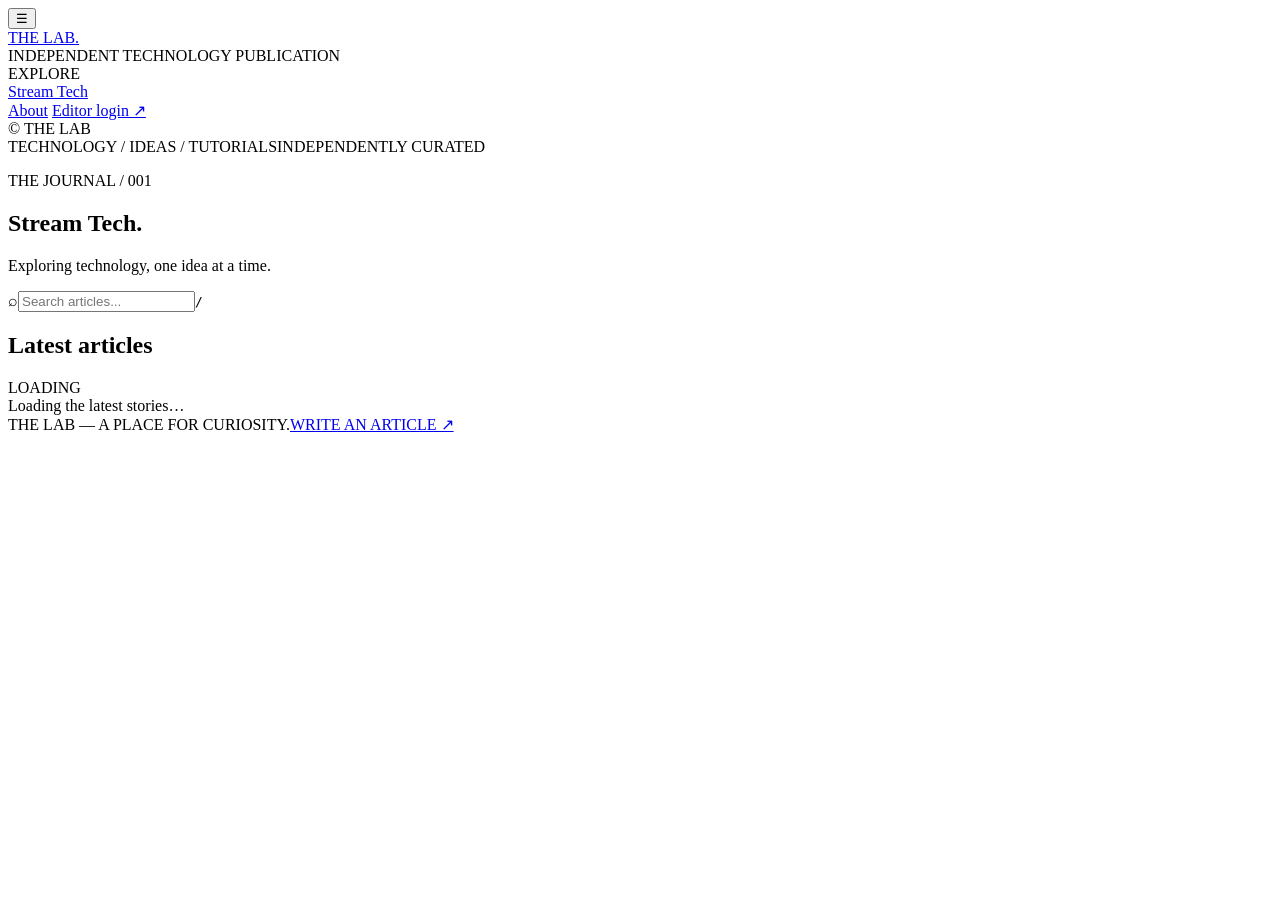
==== index.html @ aa5ec61c "Add files via upload" ====
<!doctype html>
<html lang="en">
<head>
  <meta charset="utf-8"><meta name="viewport" content="width=device-width, initial-scale=1">
  <meta name="description" content="The Lab — independent technology articles, tutorials and ideas.">
  <title>The Lab — Stream Tech</title><link rel="stylesheet" href="assets/style.css">
</head>
<body>
  <button class="mobile-menu" id="menuButton" aria-label="Open navigation">☰</button>
  <aside class="sidebar" id="sidebar">
    <a class="brand" href="./">THE LAB<span>.</span></a>
    <div class="side-kicker">INDEPENDENT TECHNOLOGY PUBLICATION</div>
    <div class="side-label">EXPLORE</div>
    <nav id="categoryNav"><a class="nav-link active" href="./">Stream Tech</a></nav>
    <div class="sidebar-bottom">
      <a class="nav-muted" href="about.html">About</a>
      <a class="nav-muted" href="admin/">Editor login ↗</a>
      <div class="copyright">© <span id="year"></span> THE LAB</div>
    </div>
  </aside>
  <main class="main">
    <header class="topbar"><span>TECHNOLOGY / IDEAS / TUTORIALS</span><span class="topbar-right">INDEPENDENTLY CURATED</span></header>
    <section class="intro">
      <p class="eyebrow">THE JOURNAL / 001</p>
      <h1>Stream Tech<span>.</span></h1>
      <p class="intro-copy">Exploring technology, one idea at a time.</p>
      <div class="search-wrap"><span>⌕</span><input id="searchInput" type="search" placeholder="Search articles..." aria-label="Search articles"><kbd>/</kbd></div>
    </section>
    <section class="article-section">
      <div class="section-heading"><h2>Latest articles</h2><span id="resultCount">LOADING</span></div>
      <div id="articleGrid" class="article-grid"><div class="empty-state">Loading the latest stories…</div></div>
    </section>
    <footer class="footer"><span>THE LAB — A PLACE FOR CURIOSITY.</span><a href="admin/">WRITE AN ARTICLE ↗</a></footer>
  </main>
  <script src="assets/app.js"></script>
</body></html>
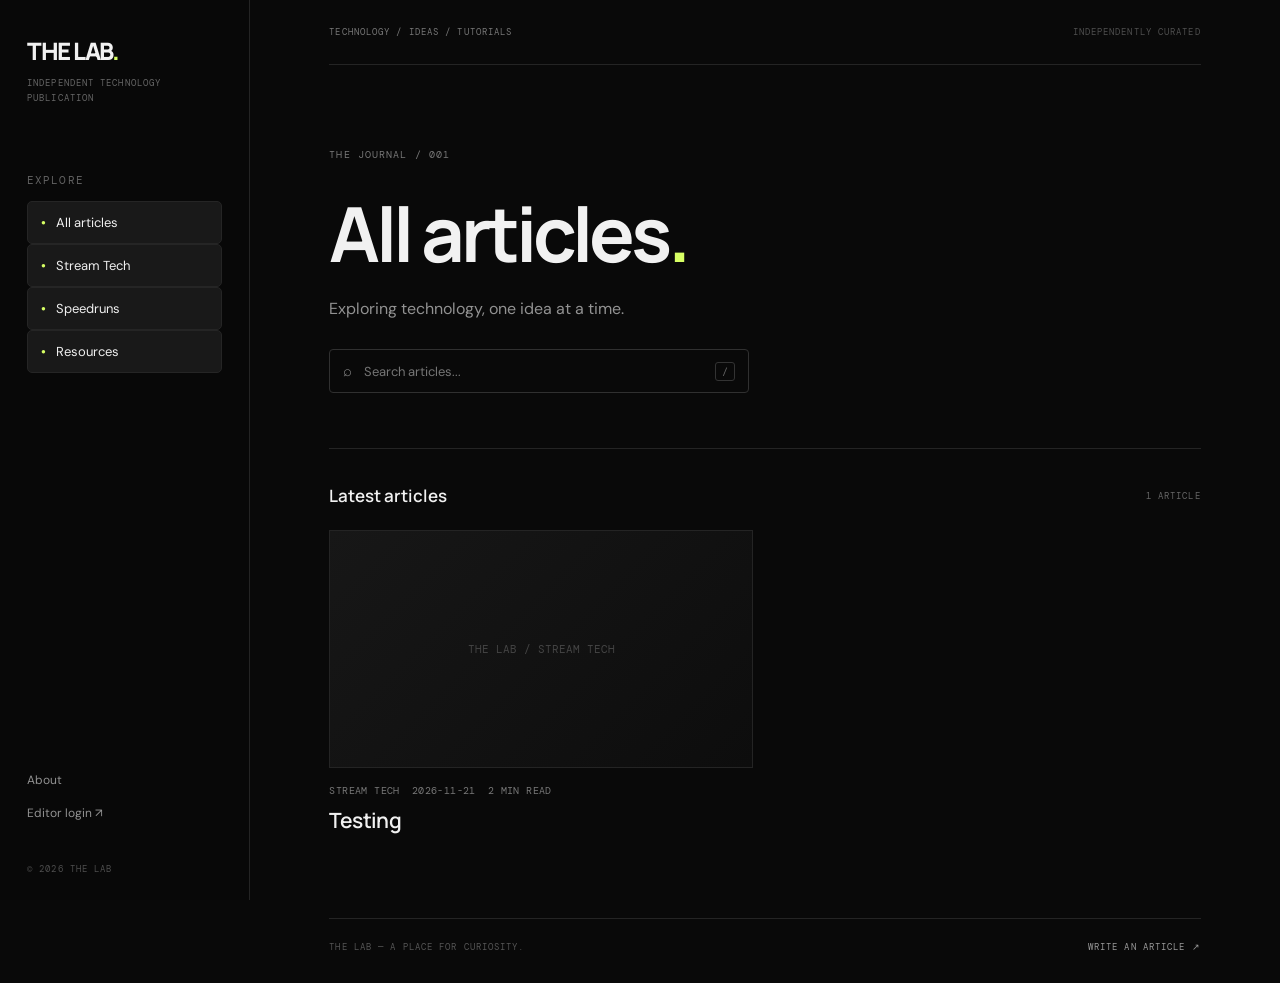
==== commit 3ad4ae97: "Add Stream Tech, Speedruns and Resources navigation" ====
--- a/index.html
+++ b/index.html
@@ -1,36 +1,4 @@
 <!doctype html>
-<html lang="en">
-<head>
-  <meta charset="utf-8"><meta name="viewport" content="width=device-width, initial-scale=1">
-  <meta name="description" content="The Lab — independent technology articles, tutorials and ideas.">
-  <title>The Lab — Stream Tech</title><link rel="stylesheet" href="assets/style.css">
-</head>
-<body>
-  <button class="mobile-menu" id="menuButton" aria-label="Open navigation">☰</button>
-  <aside class="sidebar" id="sidebar">
-    <a class="brand" href="./">THE LAB<span>.</span></a>
-    <div class="side-kicker">INDEPENDENT TECHNOLOGY PUBLICATION</div>
-    <div class="side-label">EXPLORE</div>
-    <nav id="categoryNav"><a class="nav-link active" href="./">Stream Tech</a></nav>
-    <div class="sidebar-bottom">
-      <a class="nav-muted" href="about.html">About</a>
-      <a class="nav-muted" href="admin/">Editor login ↗</a>
-      <div class="copyright">© <span id="year"></span> THE LAB</div>
-    </div>
-  </aside>
-  <main class="main">
-    <header class="topbar"><span>TECHNOLOGY / IDEAS / TUTORIALS</span><span class="topbar-right">INDEPENDENTLY CURATED</span></header>
-    <section class="intro">
-      <p class="eyebrow">THE JOURNAL / 001</p>
-      <h1>Stream Tech<span>.</span></h1>
-      <p class="intro-copy">Exploring technology, one idea at a time.</p>
-      <div class="search-wrap"><span>⌕</span><input id="searchInput" type="search" placeholder="Search articles..." aria-label="Search articles"><kbd>/</kbd></div>
-    </section>
-    <section class="article-section">
-      <div class="section-heading"><h2>Latest articles</h2><span id="resultCount">LOADING</span></div>
-      <div id="articleGrid" class="article-grid"><div class="empty-state">Loading the latest stories…</div></div>
-    </section>
-    <footer class="footer"><span>THE LAB — A PLACE FOR CURIOSITY.</span><a href="admin/">WRITE AN ARTICLE ↗</a></footer>
-  </main>
-  <script src="assets/app.js"></script>
-</body></html>+<html lang="en"><head><meta charset="utf-8"><meta name="viewport" content="width=device-width, initial-scale=1"><meta name="description" content="The Lab — independent technology articles, tutorials and ideas."><title>The Lab — Articles</title><link rel="stylesheet" href="assets/style.css"></head>
+<body><button class="mobile-menu" id="menuButton" aria-label="Open navigation">☰</button><aside class="sidebar" id="sidebar"><a class="brand" href="./">THE LAB<span>.</span></a><div class="side-kicker">INDEPENDENT TECHNOLOGY PUBLICATION</div><div class="side-label">EXPLORE</div><nav id="categoryNav"><a class="nav-link" href="./">All articles</a><a class="nav-link" href="?category=Stream%20Tech">Stream Tech</a><a class="nav-link" href="?category=Speedruns">Speedruns</a><a class="nav-link" href="?category=Resources">Resources</a></nav><div class="sidebar-bottom"><a class="nav-muted" href="about.html">About</a><a class="nav-muted" href="admin/">Editor login ↗</a><div class="copyright">© <span id="year"></span> THE LAB</div></div></aside>
+<main class="main"><header class="topbar"><span>TECHNOLOGY / IDEAS / TUTORIALS</span><span class="topbar-right">INDEPENDENTLY CURATED</span></header><section class="intro"><p class="eyebrow">THE JOURNAL / 001</p><h1 id="pageHeading">All articles<span>.</span></h1><p class="intro-copy">Exploring technology, one idea at a time.</p><div class="search-wrap"><span>⌕</span><input id="searchInput" type="search" placeholder="Search articles..." aria-label="Search articles"><kbd>/</kbd></div></section><section class="article-section"><div class="section-heading"><h2>Latest articles</h2><span id="resultCount">LOADING</span></div><div id="articleGrid" class="article-grid"><div class="empty-state">Loading the latest stories…</div></div></section><footer class="footer"><span>THE LAB — A PLACE FOR CURIOSITY.</span><a href="admin/">WRITE AN ARTICLE ↗</a></footer></main><script src="assets/app.js"></script></body></html>
--- a/assets/style.css
+++ b/assets/style.css
@@ -0,0 +1,4 @@
+@import url('https://fonts.googleapis.com/css2?family=DM+Mono:wght@400;500&family=DM+Sans:wght@400;500;600;700&family=Manrope:wght@400;500;600;700;800&display=swap');
+:root{color-scheme:dark;--bg:#090909;--panel:#101010;--line:#242424;--text:#f1f1f1;--muted:#888;--soft:#b7b7b7;--accent:#d7ff64}
+*{box-sizing:border-box}html{scroll-behavior:smooth}body{margin:0;background:var(--bg);color:var(--text);font-family:'DM Sans',sans-serif;font-size:15px}a{color:inherit;text-decoration:none}.sidebar{position:fixed;inset:0 auto 0 0;width:250px;border-right:1px solid var(--line);padding:34px 27px 25px;display:flex;flex-direction:column;background:#080808;z-index:20}.brand{font:800 24px Manrope,sans-serif;letter-spacing:-1.5px}.brand span,.intro h1 span{color:var(--accent)}.side-kicker,.side-label,.eyebrow,.topbar,.section-heading span,.footer,.copyright,.article-meta,.back-link{font:11px 'DM Mono',monospace;letter-spacing:1.1px}.side-kicker{color:#666;font-size:9px;line-height:1.7;margin-top:9px;max-width:170px}.side-label{color:#626262;margin:66px 0 14px}.nav-link{display:block;color:#f0f0f0;background:#191919;border:1px solid #252525;border-radius:5px;padding:12px 13px;font-size:13px}.nav-link:before{content:'●';font-size:8px;color:var(--accent);margin-right:10px;vertical-align:2px}.sidebar-bottom{margin-top:auto;display:grid;gap:17px}.nav-muted{color:#929292;font-size:12px}.nav-muted:hover,.footer a:hover{color:var(--accent)}.copyright{color:#4e4e4e;font-size:9px;margin-top:25px}.main{margin-left:250px;min-height:100vh;padding:0 6.2vw;max-width:1500px}.topbar{height:65px;border-bottom:1px solid var(--line);display:flex;align-items:center;justify-content:space-between;color:#777;font-size:9px}.topbar-right{color:#4f4f4f}.intro{padding:83px 0 55px;border-bottom:1px solid var(--line)}.eyebrow{color:#777;font-size:10px;margin:0 0 20px}.intro h1{font:700 clamp(42px,6vw,76px) Manrope,sans-serif;letter-spacing:-4px;margin:0}.intro-copy{font-size:16px;color:#929292;margin:13px 0 30px}.search-wrap{height:44px;max-width:420px;border:1px solid #303030;border-radius:4px;display:flex;align-items:center;padding:0 13px;gap:10px;color:#888}.search-wrap input{background:transparent;border:0;outline:0;color:white;flex:1;font:13px 'DM Sans'}.search-wrap kbd{border:1px solid #333;border-radius:3px;padding:2px 6px;color:#666;font:10px 'DM Mono'}.article-section{padding:35px 0 75px}.section-heading{display:flex;justify-content:space-between;align-items:center;margin-bottom:23px}.section-heading h2{font:600 17px Manrope;margin:0}.section-heading span{color:#666;font-size:9px}.article-grid{display:grid;grid-template-columns:repeat(2,minmax(0,1fr));gap:36px 24px}.article-card{min-width:0}.card-image{width:100%;aspect-ratio:16/9;object-fit:cover;background:#171717;border:1px solid #242424;display:block;filter:saturate(.75)}.card-placeholder{width:100%;aspect-ratio:16/9;background:linear-gradient(135deg,#171717,#0d0d0d);border:1px solid #242424;display:grid;place-items:center;color:#444;font:11px 'DM Mono'}.card-meta{display:flex;gap:12px;color:#777;font:10px 'DM Mono';letter-spacing:.4px;margin:16px 0 10px}.card-title{font:600 21px/1.25 Manrope;letter-spacing:-.6px;margin:0 0 9px}.article-card:hover .card-title{color:var(--accent)}.card-excerpt{color:#929292;font-size:13px;line-height:1.7;margin:0;max-width:580px}.empty-state{color:#777;padding:35px 0;font-size:13px}.footer{border-top:1px solid var(--line);padding:22px 0 30px;color:#555;display:flex;justify-content:space-between;font-size:9px}.footer a{color:#999}.mobile-menu{display:none}.article-main{max-width:1050px}.back-link{display:inline-block;color:#888;font-size:10px;margin:35px 0 40px}.article-header{max-width:820px;margin:0 auto 35px}.article-header h1{font:700 clamp(36px,5vw,62px)/1.1 Manrope;letter-spacing:-2.5px;margin:17px 0}.article-header .lead{font-size:18px;line-height:1.7;color:#999}.article-cover{width:100%;max-height:510px;object-fit:cover;border:1px solid #242424;margin:5px 0 38px}.prose{max-width:720px;margin:0 auto 90px;color:#c5c5c5;font-size:16px;line-height:1.85}.prose h2,.prose h3{font-family:Manrope;color:#f1f1f1;line-height:1.3;margin-top:2em}.prose h2{font-size:27px}.prose h3{font-size:21px}.prose a{color:var(--accent);text-decoration:underline}.prose img{max-width:100%;height:auto}.prose blockquote{border-left:2px solid var(--accent);padding-left:20px;color:#999;margin-left:0}.prose code{background:#1b1b1b;padding:2px 5px;border-radius:3px}.prose pre{background:#151515;padding:18px;overflow:auto;border:1px solid #292929}.prose pre code{padding:0}.prose hr{border:0;border-top:1px solid #333;margin:35px 0}
+@media(max-width:800px){.sidebar{transform:translateX(-100%);transition:transform .2s;width:270px;box-shadow:20px 0 50px #0008}.sidebar.open{transform:translateX(0)}.main{margin-left:0;padding:0 22px}.mobile-menu{display:block;position:fixed;z-index:30;top:14px;left:14px;background:#171717;border:1px solid #333;color:white;border-radius:4px;padding:8px 11px}.topbar{padding-left:45px}.topbar-right{display:none}.intro{padding-top:65px}.intro h1{letter-spacing:-2.5px}.article-grid{grid-template-columns:1fr;gap:30px}.article-main{padding:0 20px}.footer{gap:15px;flex-wrap:wrap}.article-header h1{letter-spacing:-1.5px}}
